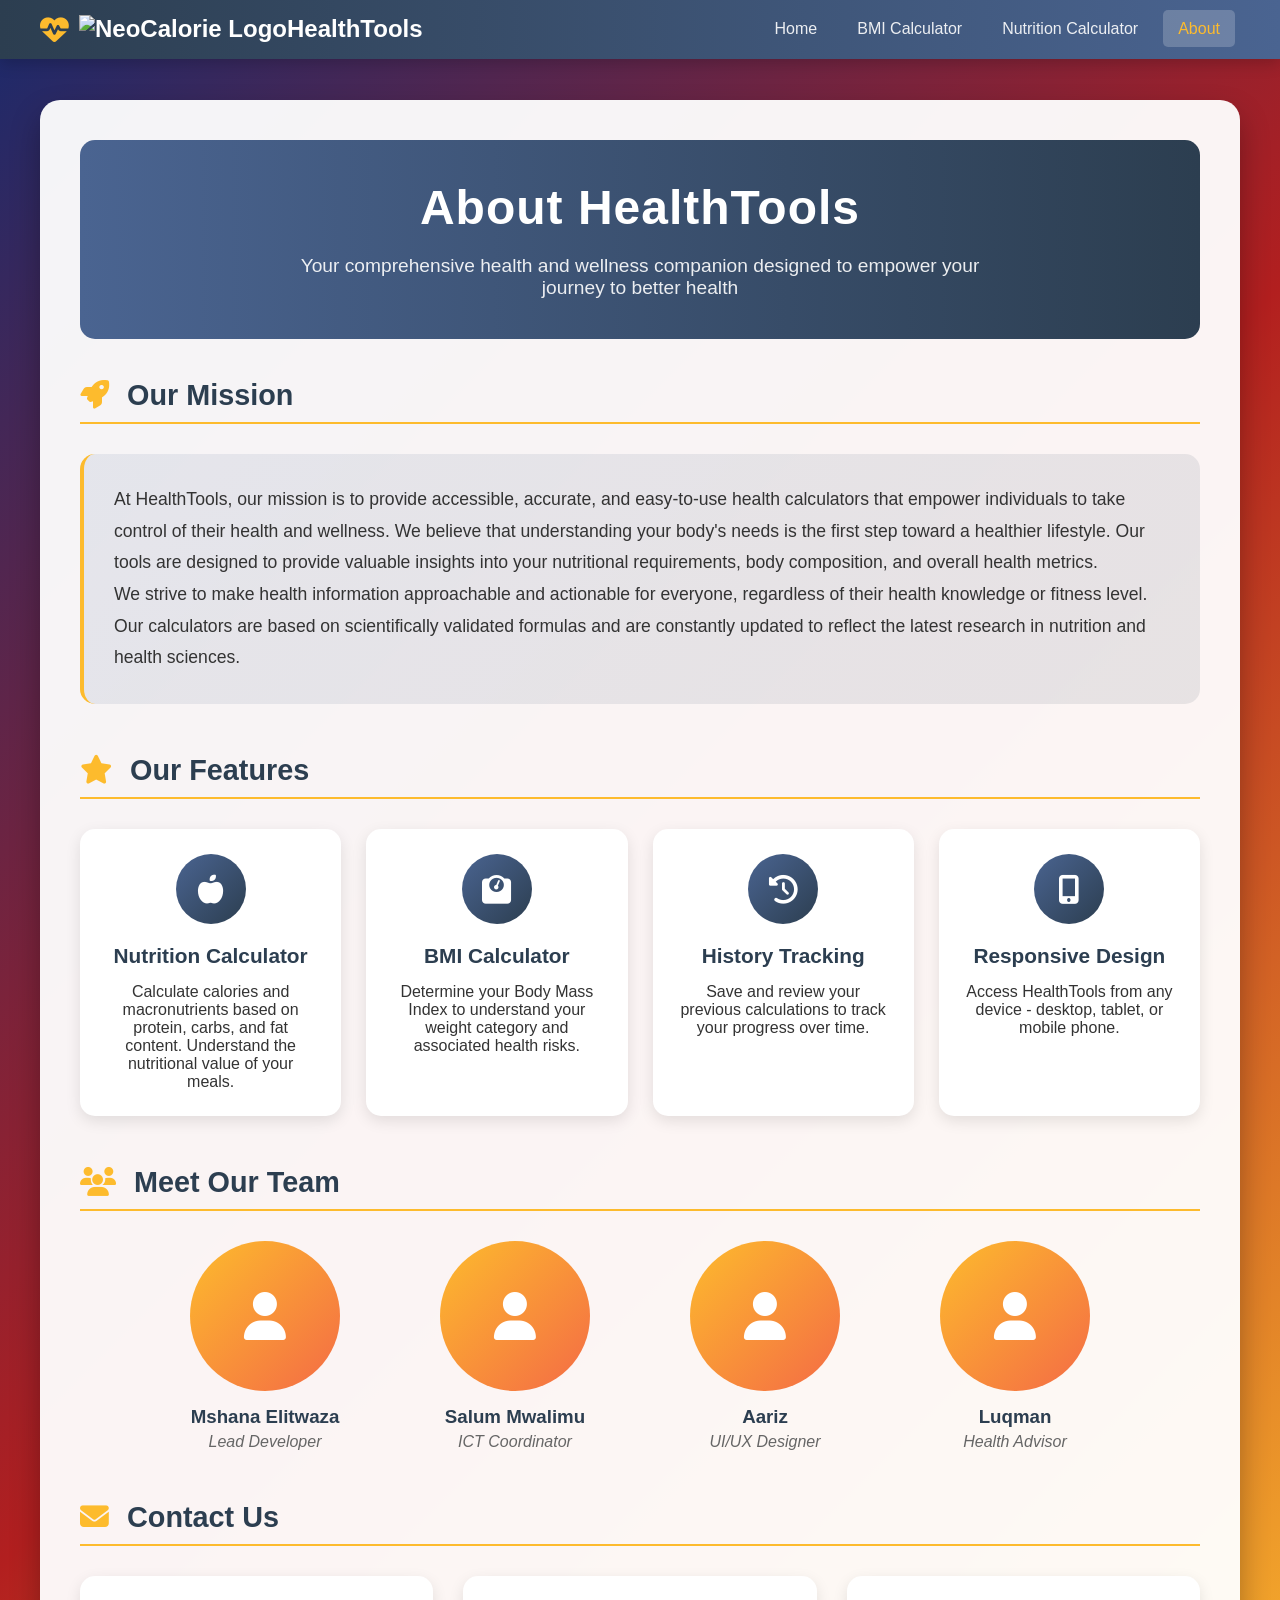
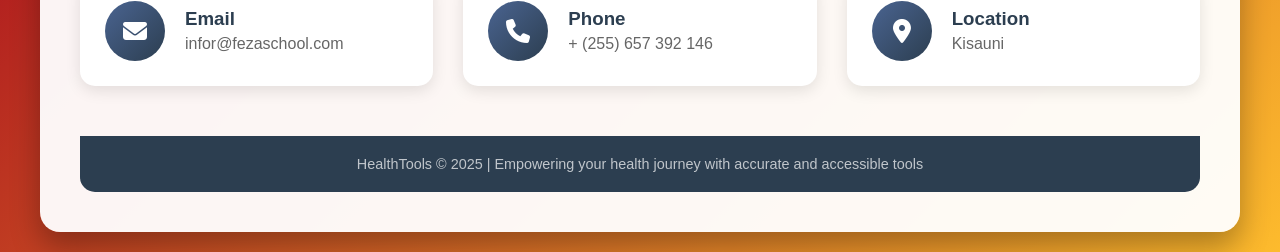
==== about.html @ 2af4cdf3 "Add files via upload" ====
<!DOCTYPE html>
<html lang="en">
<head>
    <meta charset="UTF-8">
    <meta name="viewport" content="width=device-width, initial-scale=1.0">
    <title>About | HealthTools</title>
    <link rel="stylesheet" href="https://cdnjs.cloudflare.com/ajax/libs/font-awesome/6.4.0/css/all.min.css">
    <style>
        * {
            margin: 0;
            padding: 0;
            box-sizing: border-box;
            font-family: 'Segoe UI', Tahoma, Geneva, Verdana, sans-serif;
        }
        
        body {
            background: linear-gradient(135deg, #1a2a6c, #b21f1f, #fdbb2d);
            min-height: 100vh;
            padding: 20px;
            padding-top: 100px;
            color: #333;
        }
        
        /* Navigation Styles */
        .navbar {
            position: fixed;
            top: 0;
            left: 0;
            width: 100%;
            background: linear-gradient(90deg, #2c3e50, #4a6491);
            padding: 15px 40px;
            display: flex;
            justify-content: space-between;
            align-items: center;
            box-shadow: 0 4px 15px rgba(0, 0, 0, 0.2);
            z-index: 1000;
        }
        
        .logo {
            display: flex;
            align-items: center;
            color: white;
            font-size: 1.5rem;
            font-weight: 600;
        }
        
        .logo i {
            margin-right: 10px;
            font-size: 1.8rem;
            color: #fdbb2d;
        }
        
        .nav-links {
            display: flex;
            list-style: none;
        }
        
        .nav-links li a {
            color: rgba(255, 255, 255, 0.9);
            text-decoration: none;
            padding: 10px 15px;
            margin: 0 5px;
            border-radius: 5px;
            transition: all 0.3s;
            font-weight: 500;
        }
        
        .nav-links li a:hover {
            background: rgba(255, 255, 255, 0.1);
        }
        
        .nav-links li a.active {
            background: rgba(255, 255, 255, 0.2);
            color: #fdbb2d;
        }
        
        .hamburger {
            display: none;
            cursor: pointer;
            color: white;
            font-size: 1.5rem;
        }
        
        .container {
            max-width: 1200px;
            width: 100%;
            background: rgba(255, 255, 255, 0.95);
            border-radius: 20px;
            box-shadow: 0 15px 30px rgba(0, 0, 0, 0.3);
            overflow: hidden;
            margin: 0 auto;
            padding: 40px;
        }
        
        .hero {
            text-align: center;
            padding: 40px 0;
            margin-bottom: 40px;
            background: linear-gradient(90deg, #4a6491, #2c3e50);
            border-radius: 15px;
            color: white;
        }
        
        .hero h1 {
            font-size: 3rem;
            margin-bottom: 20px;
            letter-spacing: 1px;
        }
        
        .hero p {
            font-size: 1.2rem;
            max-width: 700px;
            margin: 0 auto;
            opacity: 0.9;
        }
        
        .section {
            margin-bottom: 50px;
        }
        
        .section-title {
            color: #2c3e50;
            margin-bottom: 25px;
            padding-bottom: 10px;
            border-bottom: 2px solid #fdbb2d;
            font-size: 1.8rem;
            position: relative;
        }
        
        .section-title i {
            margin-right: 10px;
            color: #fdbb2d;
        }
        
        .features {
            display: flex;
            flex-wrap: wrap;
            gap: 25px;
            margin-top: 30px;
        }
        
        .feature-card {
            flex: 1;
            min-width: 250px;
            background: white;
            border-radius: 15px;
            padding: 25px;
            text-align: center;
            box-shadow: 0 5px 15px rgba(0,0,0,0.1);
            transition: transform 0.3s;
        }
        
        .feature-card:hover {
            transform: translateY(-10px);
            box-shadow: 0 8px 20px rgba(0,0,0,0.15);
        }
        
        .feature-icon {
            width: 70px;
            height: 70px;
            background: linear-gradient(135deg, #4a6491, #2c3e50);
            border-radius: 50%;
            display: flex;
            align-items: center;
            justify-content: center;
            margin: 0 auto 20px;
            font-size: 1.8rem;
            color: white;
        }
        
        .feature-card h3 {
            color: #2c3e50;
            margin-bottom: 15px;
            font-size: 1.3rem;
        }
        
        .team {
            display: flex;
            flex-wrap: wrap;
            gap: 30px;
            justify-content: center;
            margin-top: 30px;
        }
        
        .team-member {
            width: 220px;
            text-align: center;
        }
        
        .member-photo {
            width: 150px;
            height: 150px;
            border-radius: 50%;
            background: linear-gradient(135deg, #fdbb2d, #f46b45);
            margin: 0 auto 15px;
            display: flex;
            align-items: center;
            justify-content: center;
            font-size: 3rem;
            color: white;
            overflow: hidden;
        }
        
        .member-photo img {
            width: 100%;
            height: 100%;
            object-fit: cover;
        }
        
        .team-member h3 {
            color: #2c3e50;
            margin-bottom: 5px;
        }
        
        .team-member p {
            color: #666;
            font-style: italic;
        }
        
        .contact-info {
            display: flex;
            flex-wrap: wrap;
            gap: 30px;
            margin-top: 30px;
        }
        
        .contact-card {
            flex: 1;
            min-width: 250px;
            background: white;
            border-radius: 15px;
            padding: 25px;
            display: flex;
            align-items: center;
            box-shadow: 0 5px 15px rgba(0,0,0,0.1);
        }
        
        .contact-icon {
            width: 60px;
            height: 60px;
            background: linear-gradient(135deg, #4a6491, #2c3e50);
            border-radius: 50%;
            display: flex;
            align-items: center;
            justify-content: center;
            margin-right: 20px;
            font-size: 1.5rem;
            color: white;
        }
        
        .contact-text h3 {
            color: #2c3e50;
            margin-bottom: 5px;
        }
        
        .contact-text p {
            color: #666;
        }
        
        .mission {
            background: linear-gradient(135deg, rgba(74, 100, 145, 0.1), rgba(44, 62, 80, 0.1));
            padding: 30px;
            border-radius: 15px;
            margin-top: 30px;
            border-left: 4px solid #fdbb2d;
        }
        
        .mission p {
            font-size: 1.1rem;
            line-height: 1.8;
        }
        
        footer {
            text-align: center;
            padding: 20px;
            background: #2c3e50;
            color: rgba(255, 255, 255, 0.7);
            font-size: 0.9rem;
            margin-top: 40px;
            border-radius: 0 0 15px 15px;
        }
        
        footer a {
            color: #fdbb2d;
            text-decoration: none;
        }
        
        @media (max-width: 768px) {
            .navbar {
                padding: 15px 20px;
            }
            
            .nav-links {
                position: fixed;
                top: 70px;
                left: 0;
                right: 0;
                background: linear-gradient(90deg, #2c3e50, #4a6491);
                flex-direction: column;
                align-items: center;
                padding: 20px 0;
                clip-path: polygon(0 0, 100% 0, 100% 0, 0 0);
                transition: clip-path 0.4s ease;
            }
            
            .nav-links.active {
                clip-path: polygon(0 0, 100% 0, 100% 100%, 0 100%);
            }
            
            .nav-links li {
                margin: 10px 0;
            }
            
            .nav-links li a {
                display: block;
                width: 200px;
                text-align: center;
            }
            
            .hamburger {
                display: block;
            }
            
            body {
                padding-top: 80px;
            }
            
            .hero h1 {
                font-size: 2.2rem;
            }
            
            .container {
                padding: 25px;
            }
        }
    </style>
</head>
<body>
    <!-- Navigation Bar -->
    <nav class="navbar">
        <div class="logo">
            <i class="fas fa-heartbeat"></i>
            <img src="lg.png" alt="NeoCalorie Logo" class="logo">
            <span>HealthTools</span>
        </div>
        <ul class="nav-links">
            <li><a href="index.html">Home</a></li>
            <li><a href="bmi.html">BMI Calculator</a></li>
            <li><a href="calCalcu.html">Nutrition Calculator</a></li>
            <li><a href="about.html" class="active">About</a></li>
        </ul>
        <div class="hamburger">
            <i class="fas fa-bars"></i>
        </div>
    </nav>
    
    <div class="container">
        <div class="hero">
            <h1>About HealthTools</h1>
            <p>Your comprehensive health and wellness companion designed to empower your journey to better health</p>
        </div>
        
        <div class="section">
            <h2 class="section-title"><i class="fas fa-rocket"></i> Our Mission</h2>
            <div class="mission">
                <p>At HealthTools, our mission is to provide accessible, accurate, and easy-to-use health calculators that empower individuals to take control of their health and wellness. We believe that understanding your body's needs is the first step toward a healthier lifestyle. Our tools are designed to provide valuable insights into your nutritional requirements, body composition, and overall health metrics.</p>
                <p>We strive to make health information approachable and actionable for everyone, regardless of their health knowledge or fitness level. Our calculators are based on scientifically validated formulas and are constantly updated to reflect the latest research in nutrition and health sciences.</p>
            </div>
        </div>
        
        <div class="section">
            <h2 class="section-title"><i class="fas fa-star"></i> Our Features</h2>
            <div class="features">
                <div class="feature-card">
                    <div class="feature-icon">
                        <i class="fas fa-apple-alt"></i>
                    </div>
                    <h3>Nutrition Calculator</h3>
                    <p>Calculate calories and macronutrients based on protein, carbs, and fat content. Understand the nutritional value of your meals.</p>
                </div>
                
                <div class="feature-card">
                    <div class="feature-icon">
                        <i class="fas fa-weight"></i>
                    </div>
                    <h3>BMI Calculator</h3>
                    <p>Determine your Body Mass Index to understand your weight category and associated health risks.</p>
                </div>
                
                <div class="feature-card">
                    <div class="feature-icon">
                        <i class="fas fa-history"></i>
                    </div>
                    <h3>History Tracking</h3>
                    <p>Save and review your previous calculations to track your progress over time.</p>
                </div>
                
                <div class="feature-card">
                    <div class="feature-icon">
                        <i class="fas fa-mobile-alt"></i>
                    </div>
                    <h3>Responsive Design</h3>
                    <p>Access HealthTools from any device - desktop, tablet, or mobile phone.</p>
                </div>
            </div>
        </div>
        
        <div class="section">
            <h2 class="section-title"><i class="fas fa-users"></i> Meet Our Team</h2>
            <div class="team">
                <div class="team-member">
                    <div class="member-photo">
                        <i class="fas fa-user"></i>
                    </div>
                    <h3>Mshana Elitwaza</h3>
                    <p>Lead Developer</p>
                </div>
                
                <div class="team-member">
                    <div class="member-photo">
                        <i class="fas fa-user"></i>
                    </div>
                    <h3>Salum Mwalimu</h3>
                    <p>ICT Coordinator</p>
                </div>
                
                <div class="team-member">
                    <div class="member-photo">
                        <i class="fas fa-user"></i>
                    </div>
                    <h3>Aariz</h3>
                    <p>UI/UX Designer</p>
                </div>
                
                <div class="team-member">
                    <div class="member-photo">
                        <i class="fas fa-user"></i>
                    </div>
                    <h3>Luqman</h3>
                    <p>Health Advisor</p>
                </div>
            </div>
        </div>
        
        <div class="section">
            <h2 class="section-title"><i class="fas fa-envelope"></i> Contact Us</h2>
            <div class="contact-info">
                <div class="contact-card">
                    <div class="contact-icon">
                        <i class="fas fa-envelope"></i>
                    </div>
                    <div class="contact-text">
                        <h3>Email</h3>
                        <p>infor@fezaschool.com</p>
                    </div>
                </div>
                
                <div class="contact-card">
                    <div class="contact-icon">
                        <i class="fas fa-phone"></i>
                    </div>
                    <div class="contact-text">
                        <h3>Phone</h3>
                        <p>+ (255) 657 392 146</p>
                    </div>
                </div>
                
                <div class="contact-card">
                    <div class="contact-icon">
                        <i class="fas fa-map-marker-alt"></i>
                    </div>
                    <div class="contact-text">
                        <h3>Location</h3>
                        <p>Kisauni</p>
                    </div>
                </div>
            </div>
        </div>
        
        <footer>
            <p>HealthTools &copy; 2025 | Empowering your health journey with accurate and accessible tools</p>
        </footer>
    </div>

    <script>
        document.addEventListener('DOMContentLoaded', function() {
            // Hamburger menu toggle
            const hamburger = document.querySelector('.hamburger');
            const navLinks = document.querySelector('.nav-links');
            
            hamburger.addEventListener('click', () => {
                navLinks.classList.toggle('active');
            });
            
            // Close menu when clicking outside
            document.addEventListener('click', (e) => {
                if (!hamburger.contains(e.target) && !navLinks.contains(e.target)) {
                    navLinks.classList.remove('active');
                }
            });
        });
    </script>
</body>
</html>
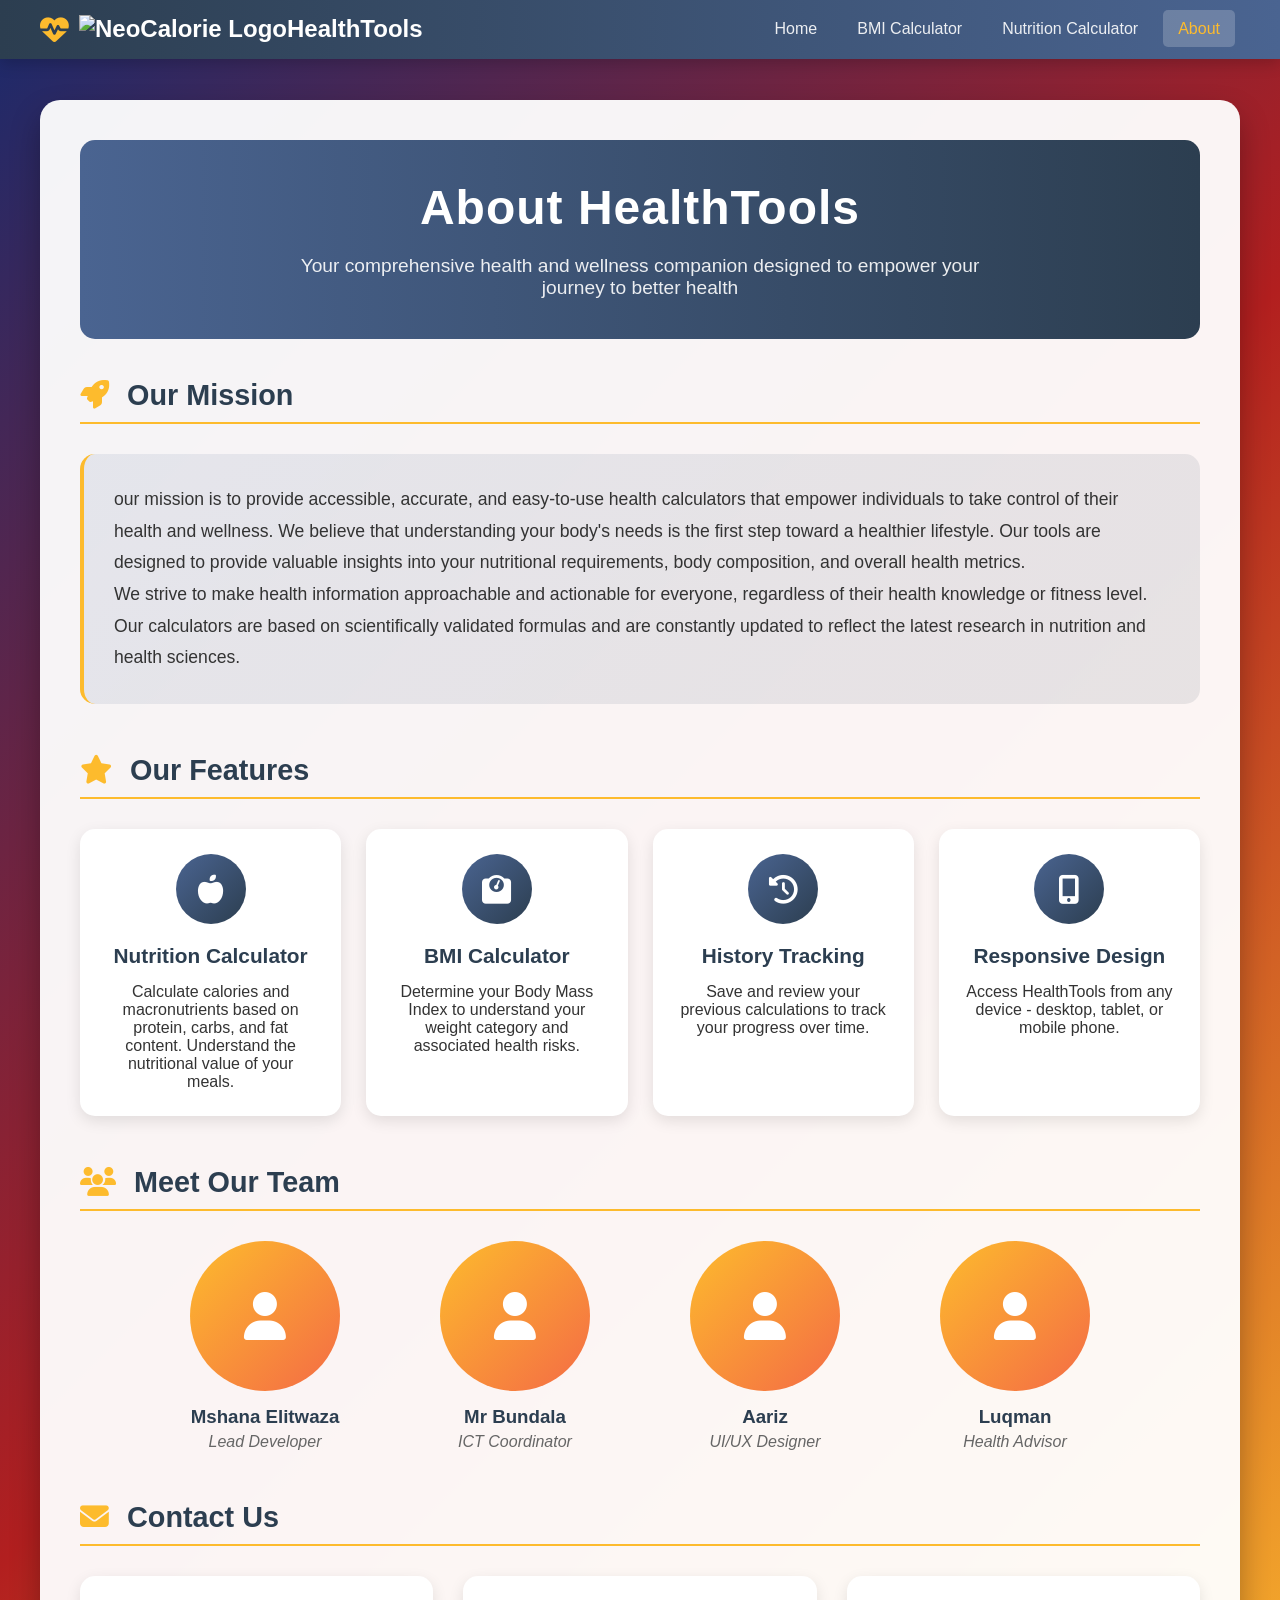
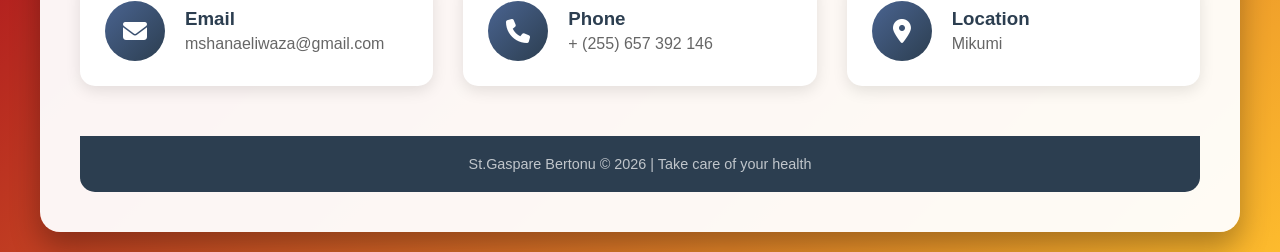
==== commit 4affa804: "Add files via upload" ====
--- a/about.html
+++ b/about.html
@@ -363,7 +363,7 @@
         <div class="section">
             <h2 class="section-title"><i class="fas fa-rocket"></i> Our Mission</h2>
             <div class="mission">
-                <p>At HealthTools, our mission is to provide accessible, accurate, and easy-to-use health calculators that empower individuals to take control of their health and wellness. We believe that understanding your body's needs is the first step toward a healthier lifestyle. Our tools are designed to provide valuable insights into your nutritional requirements, body composition, and overall health metrics.</p>
+                <p>our mission is to provide accessible, accurate, and easy-to-use health calculators that empower individuals to take control of their health and wellness. We believe that understanding your body's needs is the first step toward a healthier lifestyle. Our tools are designed to provide valuable insights into your nutritional requirements, body composition, and overall health metrics.</p>
                 <p>We strive to make health information approachable and actionable for everyone, regardless of their health knowledge or fitness level. Our calculators are based on scientifically validated formulas and are constantly updated to reflect the latest research in nutrition and health sciences.</p>
             </div>
         </div>
@@ -420,7 +420,7 @@
                     <div class="member-photo">
                         <i class="fas fa-user"></i>
                     </div>
-                    <h3>Salum Mwalimu</h3>
+                    <h3>Mr Bundala</h3>
                     <p>ICT Coordinator</p>
                 </div>
                 
@@ -451,7 +451,7 @@
                     </div>
                     <div class="contact-text">
                         <h3>Email</h3>
-                        <p>infor@fezaschool.com</p>
+                        <p>mshanaeliwaza@gmail.com</p>
                     </div>
                 </div>
                 
@@ -471,14 +471,14 @@
                     </div>
                     <div class="contact-text">
                         <h3>Location</h3>
-                        <p>Kisauni</p>
+                        <p>Mikumi</p>
                     </div>
                 </div>
             </div>
         </div>
         
         <footer>
-            <p>HealthTools &copy; 2025 | Empowering your health journey with accurate and accessible tools</p>
+            <p>St.Gaspare Bertonu &copy; 2026 | Take care of your health</p>
         </footer>
     </div>
 
